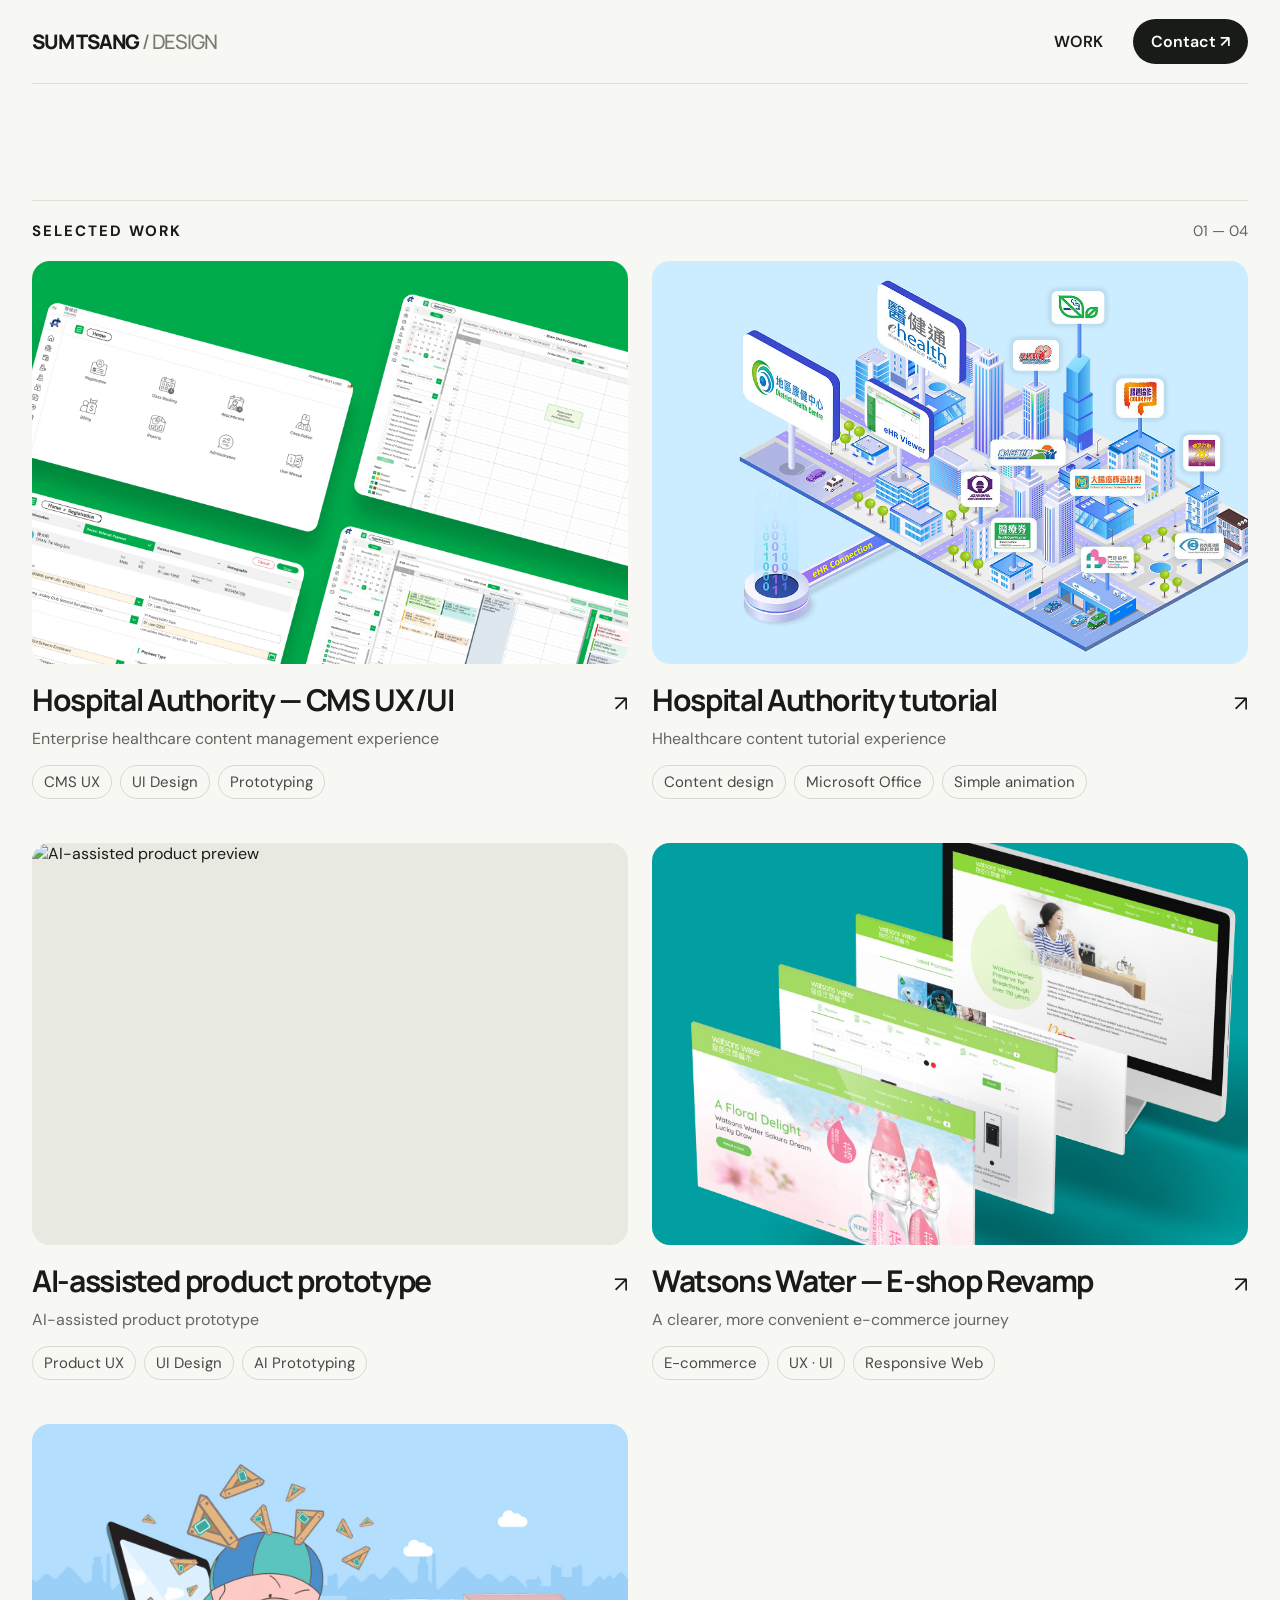
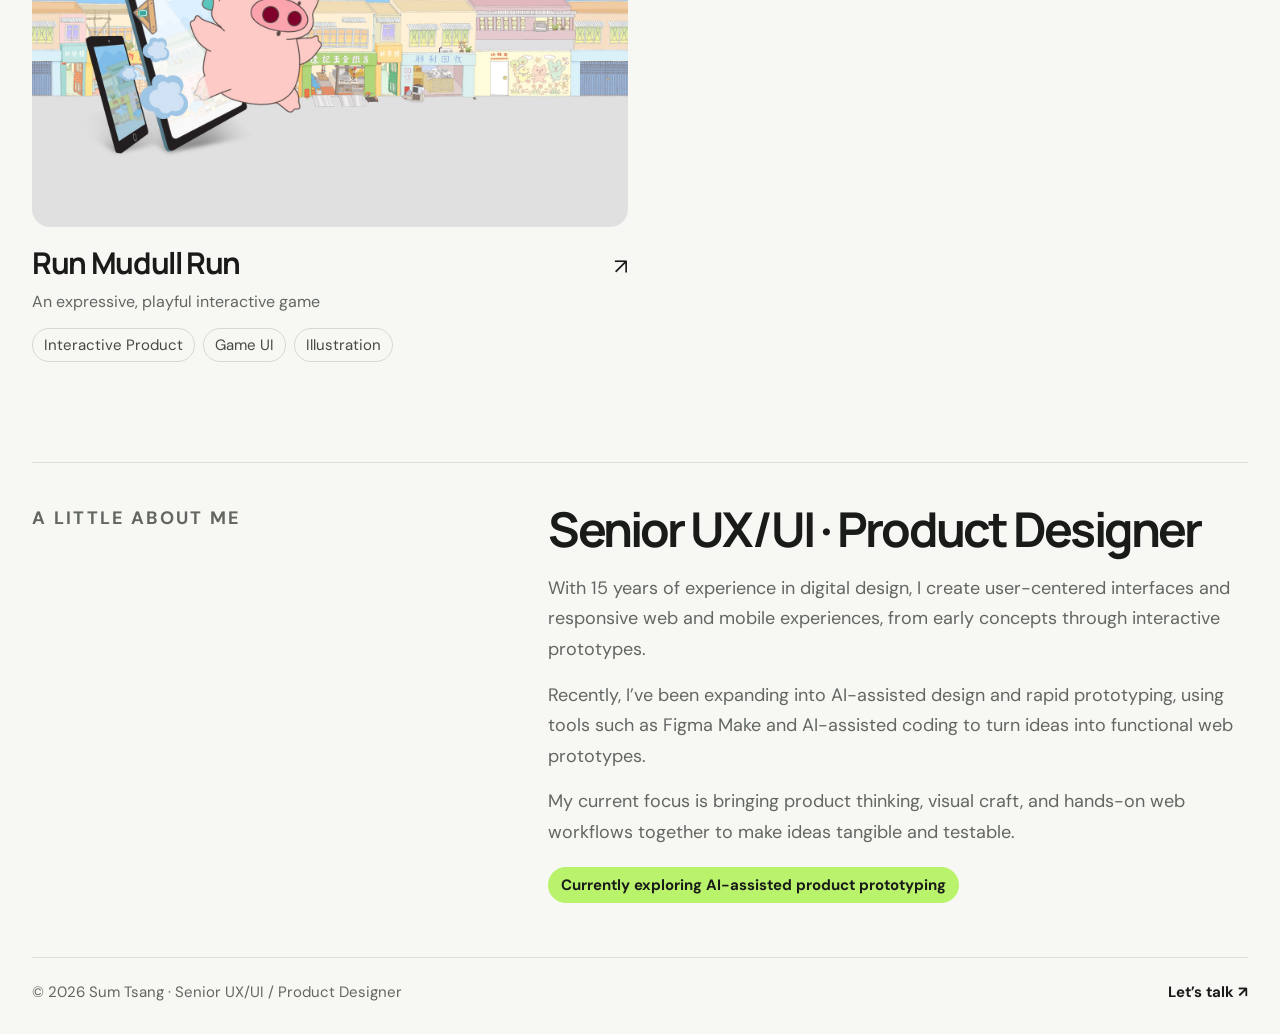
==== index.html @ 8b9097fb "Update index.html" ====
<!doctype html>
<html lang="en">
<head>
  <meta charset="utf-8">
  <meta name="viewport" content="width=device-width, initial-scale=1">
  <title>Sum Tsang — Product Designer</title>
  <meta name="description" content="Selected product design work by Sum Tsang, Senior UX/UI and Product Designer with 15 years of experience across mobile, web, enterprise UX/UI, and AI-assisted prototyping.">
  <meta name="author" content="Sum Tsang">
  <link rel="icon" href="img/favicon.png">
  <link rel="preconnect" href="https://fonts.googleapis.com">
  <link rel="preconnect" href="https://fonts.gstatic.com" crossorigin>
  <link href="https://fonts.googleapis.com/css2?family=DM+Sans:wght@400;500;600;700&family=Manrope:wght@400;500;600;700;800&display=swap" rel="stylesheet">
  <style>
    :root {
      --bg: #f7f7f4;
      --paper: #fff;
      --ink: #191b19;
      --muted: #626761;
      --line: #dedfd8;
      --accent: #b9f36b;
      --radius: 18px;
      --page: 1280px;
    }
    * { box-sizing: border-box; }
    html { scroll-behavior: smooth; }
    body { margin: 0; background: var(--bg); color: var(--ink); font-family: "DM Sans", sans-serif; -webkit-font-smoothing: antialiased; }
    a { color: inherit; text-decoration: none; }
    a:focus-visible { outline: 3px solid #4b7f18; outline-offset: 4px; }
    .shell { width: min(var(--page), calc(100% - 64px)); margin-inline: auto; }
    .topbar { height: 84px; display: flex; align-items: center; justify-content: space-between; border-bottom: 1px solid var(--line); }
    .wordmark { font-family: Manrope, sans-serif; font-size: 20px; font-weight: 800; letter-spacing: -.06em; }
    .wordmark span { color: #777c72; font-weight: 500; }
    .nav { display: flex; gap: 30px; align-items: center; font-size: 16px; font-weight: 600; }
    .nav a { transition: opacity .2s ease; }
    .nav a:hover { opacity: .6; }
    .nav .contact { background: var(--ink); color: white; padding: 12px 18px; border-radius: 999px; }
    .intro { padding: 66px 0 50px; }
    .kicker { margin: 0 0 20px; text-transform: uppercase; letter-spacing: .13em; font-size: 15px; font-weight: 700; color: var(--muted); }
    h1 { max-width: 850px; margin: 0; font-family: Manrope, sans-serif; font-size: clamp(42px, 6.4vw, 82px); line-height: .99; letter-spacing: -.075em; font-weight: 700; }
    h1 em { font-style: normal; color: #777d70; }
    .intro-bottom { display: flex; align-items: end; justify-content: space-between; gap: 30px; margin-top: 30px; }
    .intro-bottom p { max-width: 610px; margin: 0; color: var(--muted); font-size: 18px; line-height: 1.65; }
    .scroll-cue { flex: 0 0 auto; font-size: 15px; font-weight: 700; }
    .work-head { display: flex; justify-content: space-between; align-items: center; padding: 20px 0; border-top: 1px solid var(--line); }
    .work-head h2 { margin: 0; font-size: 15px; text-transform: uppercase; letter-spacing: .13em; }
    .work-head span { color: var(--muted); font-size: 15px; }
    .project-grid { display: grid; grid-template-columns: repeat(2, minmax(0, 1fr)); gap: 44px 24px; }
    .project { min-width: 0; }
    .cover { display: block; position: relative; overflow: hidden; aspect-ratio: 1.48; border-radius: var(--radius); background: #e8eae2; }
    .cover img { width: 100%; height: 100%; display: block; object-fit: cover; transition: transform .5s cubic-bezier(.2,.7,.2,1); }
    .project:hover .cover img { transform: scale(1.025); }
    .cover.root-cover { background: #e7f0df; }
    .root-cover img { object-position: center; }
    .image-fallback { display: none; width: 100%; height: 100%; align-items: center; justify-content: center; flex-direction: column; gap: 12px; color: #2e3c26; background: radial-gradient(circle at 75% 20%, #d6f6b3, transparent 34%), linear-gradient(135deg, #edf3e6, #c9e7a7); }
    .image-fallback strong { font: 800 clamp(24px, 3vw, 44px)/1 Manrope, sans-serif; letter-spacing: -.06em; }
    .image-fallback span { font-size: 15px; letter-spacing: .12em; text-transform: uppercase; }
    .root-cover img:not([src]), .root-cover img[src=""] { display: none; }
    .project-title-row { display: flex; align-items: baseline; justify-content: space-between; gap: 16px; margin-top: 18px; }
    .project-title-row h3 { margin: 0; font-family: Manrope, sans-serif; font-size: clamp(22px, 2.5vw, 30px); line-height: 1.2; letter-spacing: -.045em; font-weight: 700; }
    .arrow { flex: 0 0 auto; font-size: 22px; transition: transform .2s ease; }
    .project:hover .arrow { transform: translate(3px, -3px); }
    .project-subtitle { margin: 9px 0 0; color: var(--muted); font-size: 16px; line-height: 1.5; }
    .project-tags { display: flex; flex-wrap: wrap; gap: 8px; margin-top: 14px; }
    .project-tags span { border: 1px solid #d7d9d1; border-radius: 999px; padding: 6px 11px; font-size: 15px; color: #454a43; }
    .about { margin-top: 100px; padding: 40px 0 54px; border-top: 1px solid var(--line); display: grid; grid-template-columns: .8fr 1.2fr; gap: 50px; }
    .about-label { margin: 0; color: var(--muted); font-size: 15px; letter-spacing: .13em; text-transform: uppercase; font-weight: 700; }
    .about h2 { margin: 0 0 18px; font: 700 clamp(30px, 4vw, 48px)/1.08 Manrope, sans-serif; letter-spacing: -.06em; }
    .about p { margin: 0 0 15px; color: var(--muted); font-size: 18px; line-height: 1.7; }
    .about .focus { display: inline-block; background: var(--accent); color: var(--ink); border-radius: 999px; padding: 8px 13px; margin-top: 4px; font-size: 15px; font-weight: 700; }
    footer { display: flex; justify-content: space-between; gap: 20px; border-top: 1px solid var(--line); padding: 24px 0 32px; color: var(--muted); font-size: 15px; }
    footer a { color: var(--ink); font-weight: 700; }
    @media (max-width: 760px) {
      .shell { width: min(100% - 36px, var(--page)); }
      .topbar { height: 72px; }
      .wordmark { font-size: 18px; }
      .nav { gap: 16px; font-size: 15px; }
      .nav .contact { padding: 10px 13px; }
      .intro { padding: 50px 0 36px; }
      .intro-bottom { align-items: start; flex-direction: column; gap: 18px; }
      .intro-bottom p, .about p { font-size: 17px; }
      .project-grid { grid-template-columns: 1fr; gap: 34px; }
      .cover { aspect-ratio: 1.25; }
      .project-title-row h3 { font-size: 25px; }
      .about { margin-top: 70px; grid-template-columns: 1fr; gap: 18px; }
      footer { flex-direction: column; }
    }
    @media (prefers-reduced-motion: reduce) {
      html { scroll-behavior: auto; }
      *, *::before, *::after { transition-duration: .01ms !important; }
    }
  </style>
</head>
<body>
  <header class="shell topbar">
    <a class="wordmark" href="index.html" aria-label="Sum Tsang home">SUM TSANG<span> / DESIGN</span></a>
    <nav class="nav" aria-label="Main navigation">
      <a href="#work">WORK</a>
      <a class="contact" href="contact.html">Contact ↗</a>
    </nav>
  </header>

  <main>
    <section class="shell intro">


    </section>

    <section class="shell" id="work" aria-labelledby="work-heading">
      <div class="work-head">
        <h2 id="work-heading">Selected work</h2>
        <span>01 — 04</span>
      </div>

      <div class="project-grid">

        <article class="project">
          <a class="cover" href="ha-uxui.html" aria-label="View Hospital Authority CMS UX/UI project">
            <img src="img/portfolio/hat-ux-hero.jpg" alt="Hospital Authority CMS UX/UI project preview" loading="lazy">
          </a>
          <div class="project-title-row">
            <h3><a href="ha-uxui.html">Hospital Authority — CMS UX/UI</a></h3>
            <a class="arrow" href="ha-uxui.html" aria-label="View Hospital Authority project">↗</a>
          </div>
          <p class="project-subtitle">Enterprise healthcare content management experience</p>
          <div class="project-tags"><span>CMS UX</span><span>UI Design</span><span>Prototyping</span></div>
        </article>
        
        <article class="project">
          <a class="cover" href="ha-tutorial.html" aria-label="View Hospital Authority tutorial project">
            <img src="img/portfolio/hat-hero.jpg" alt="Hospital Authority tutorial project preview" loading="lazy">
          </a>
          <div class="project-title-row">
            <h3><a href="ha-tutorial.html">Hospital Authority tutorial</a></h3>
            <a class="arrow" href="ha-tutorial.html" aria-label="View Hospital Authority tutorial">↗</a>
          </div>
          <p class="project-subtitle">Hhealthcare content tutorial experience</p>
          <div class="project-tags"><span>Content design</span><span>Microsoft Office</span><span>Simple animation</span></div>
        </article>



         <article class="project">
          <a class="cover" href="root.html" aria-label="View AI-assisted product">
            <img src="img/portfolio/root-hero.jpg" alt="AI-assisted product preview" loading="lazy">
          </a>
          <div class="project-title-row">
            <h3><a href="root.html">AI-assisted product prototype</a></h3>
            <a class="arrow" href="ha-uxui.html" aria-label="View AI-assisted productpe">↗</a>
          </div>
          <p class="project-subtitle">AI-assisted product prototype</p>
          <div class="project-tags"><span>Product UX</span><span>UI Design</span><span>AI Prototyping</span></div>
        </article>
        

        <article class="project">
          <a class="cover" href="ww.html" aria-label="View Watsons Water e-shop revamp project">
            <img src="img/portfolio/ww-hero.jpg" alt="Watsons Water e-shop revamp project preview" loading="lazy">
          </a>
          <div class="project-title-row">
            <h3><a href="ww.html">Watsons Water — E-shop Revamp</a></h3>
            <a class="arrow" href="ww.html" aria-label="View Watsons Water project">↗</a>
          </div>
          <p class="project-subtitle">A clearer, more convenient e-commerce journey</p>
          <div class="project-tags"><span>E-commerce</span><span>UX · UI</span><span>Responsive Web</span></div>
        </article>


        

        <article class="project">
          <a class="cover" href="mudull.html" aria-label="View Run Mudull Run interactive game project">
            <img src="img/portfolio/md-hero.jpg" alt="Run Mudull Run interactive game project preview" loading="lazy">
          </a>
          <div class="project-title-row">
            <h3><a href="mudull.html">Run Mudull Run</a></h3>
            <a class="arrow" href="mudull.html" aria-label="View Run Mudull Run project">↗</a>
          </div>
          <p class="project-subtitle">An expressive, playful interactive game</p>
          <div class="project-tags"><span>Interactive Product</span><span>Game UI</span><span>Illustration</span></div>
        </article>
      </div>
    </section>

    <section class="shell about" aria-labelledby="about-heading">
      <p class="about-label">A little about me</p>
      <div>
        <h2 id="about-heading">Senior UX/UI · Product Designer</h2>
        <p>With 15 years of experience in digital design, I create user-centered interfaces and responsive web and mobile experiences, from early concepts through interactive prototypes.</p>
        <p>Recently, I’ve been expanding into AI-assisted design and rapid prototyping, using tools such as Figma Make and AI-assisted coding to turn ideas into functional web prototypes.</p>
        <p>My current focus is bringing product thinking, visual craft, and hands-on web workflows together to make ideas tangible and testable.</p>
        <span class="focus">Currently exploring AI-assisted product prototyping</span>
      </div>
    </section>
  </main>

  <footer class="shell">
    <span>© <span id="year">2026</span> Sum Tsang · Senior UX/UI / Product Designer</span>
    <a href="contact.html">Let’s talk ↗</a>
  </footer>
</body>
</html>
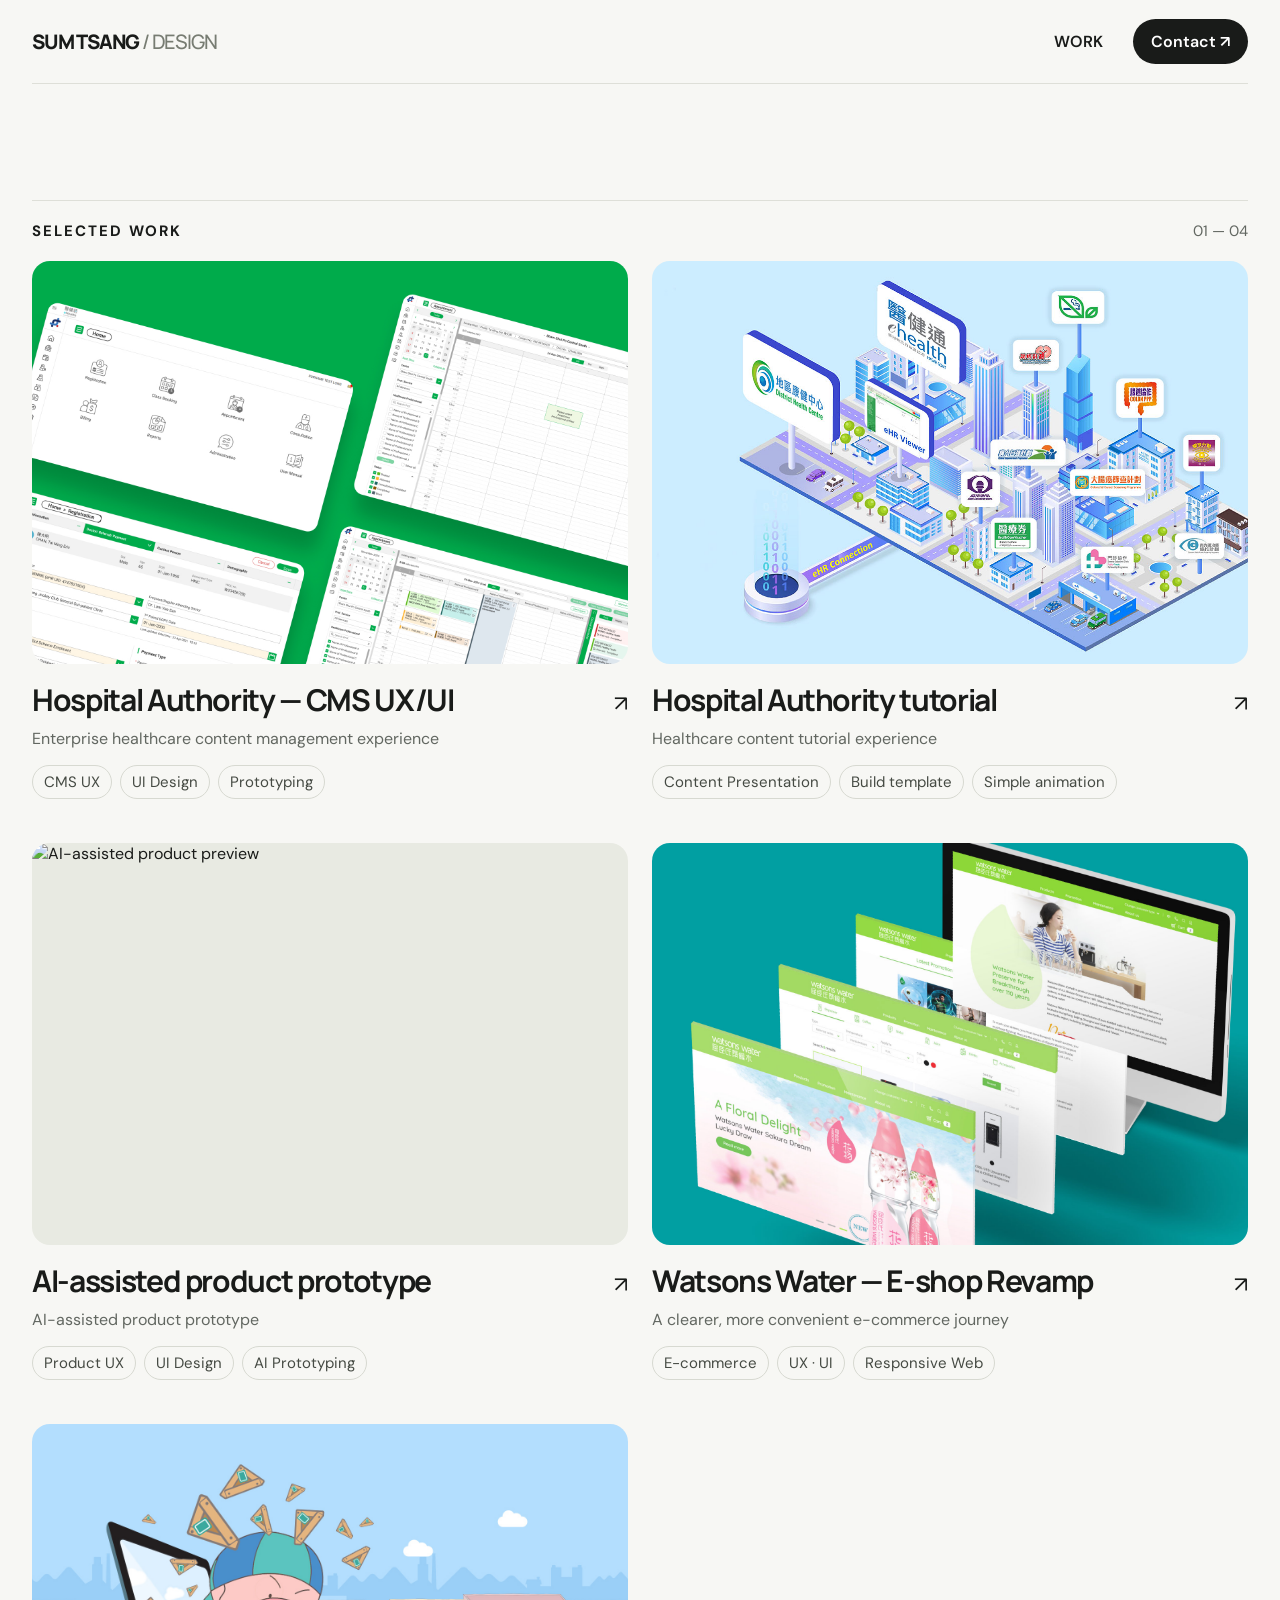
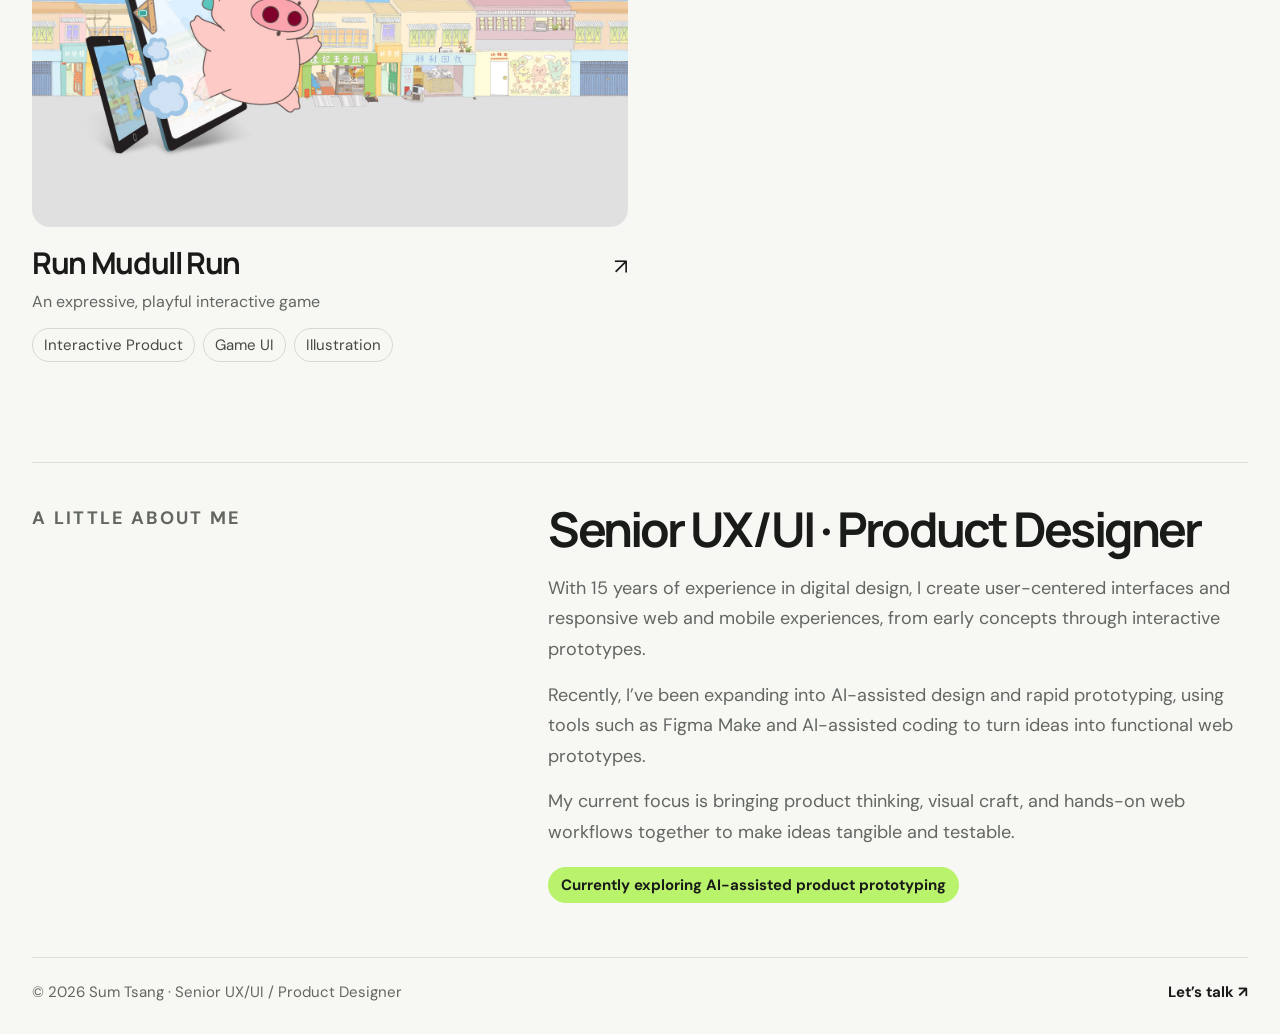
==== commit 35fcb543: "Correct subtitle and update project tags" ====
--- a/index.html
+++ b/index.html
@@ -133,8 +133,8 @@
             <h3><a href="ha-tutorial.html">Hospital Authority tutorial</a></h3>
             <a class="arrow" href="ha-tutorial.html" aria-label="View Hospital Authority tutorial">↗</a>
           </div>
-          <p class="project-subtitle">Hhealthcare content tutorial experience</p>
-          <div class="project-tags"><span>Content design</span><span>Microsoft Office</span><span>Simple animation</span></div>
+          <p class="project-subtitle">Healthcare content tutorial experience</p>
+          <div class="project-tags"><span>Content Presentation</span><span>Build template</span><span>Simple animation</span></div>
         </article>
 
 
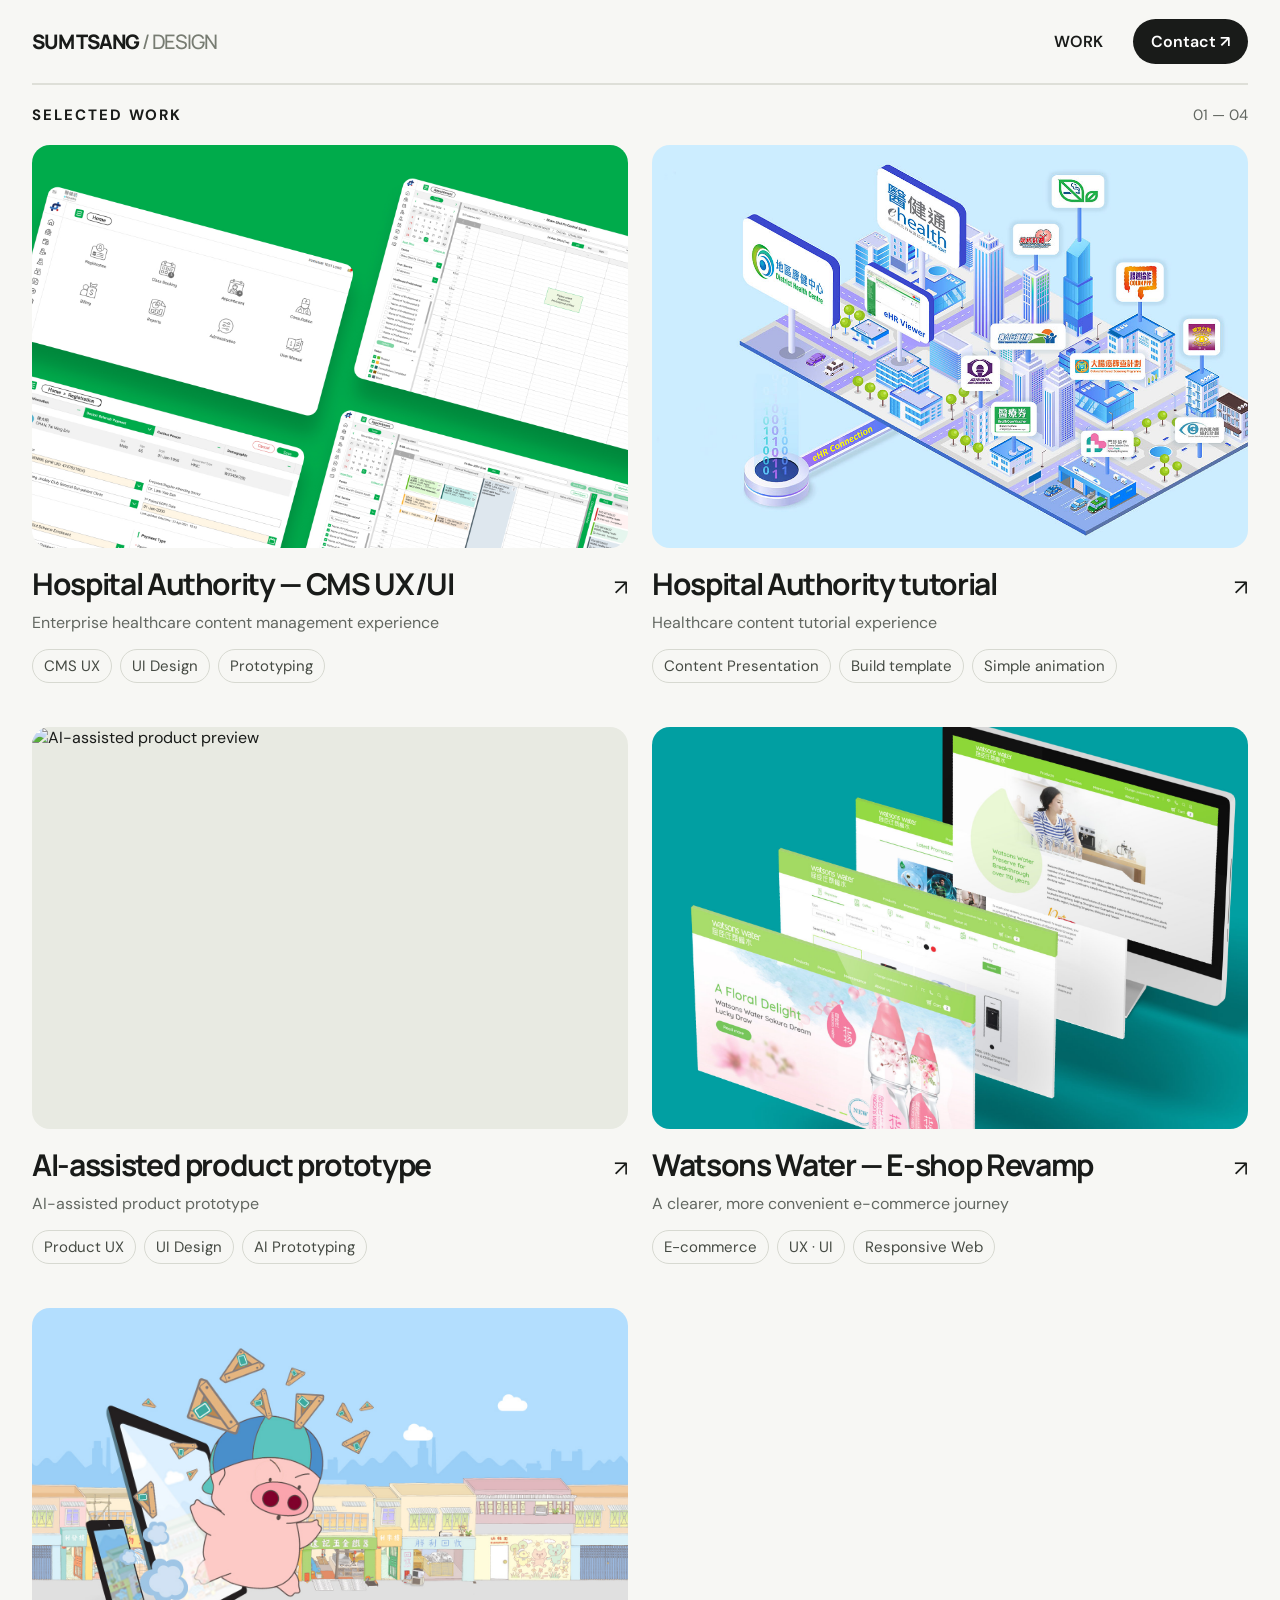
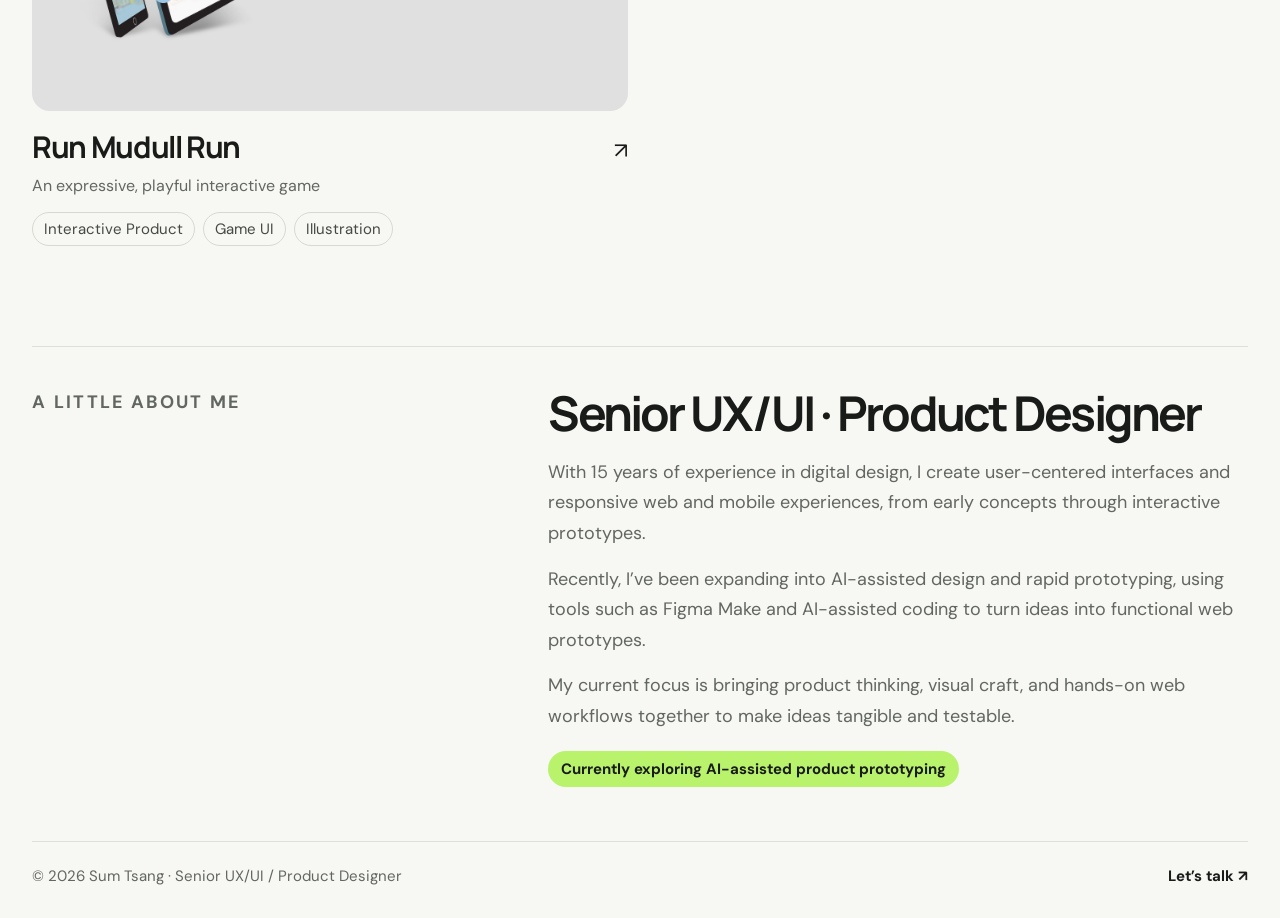
==== commit fe90d32b: "Remove intro section from index.html Removed the intro section from the main content." ====
--- a/index.html
+++ b/index.html
@@ -100,10 +100,7 @@
   </header>
 
   <main>
-    <section class="shell intro">
 
-
-    </section>
 
     <section class="shell" id="work" aria-labelledby="work-heading">
       <div class="work-head">
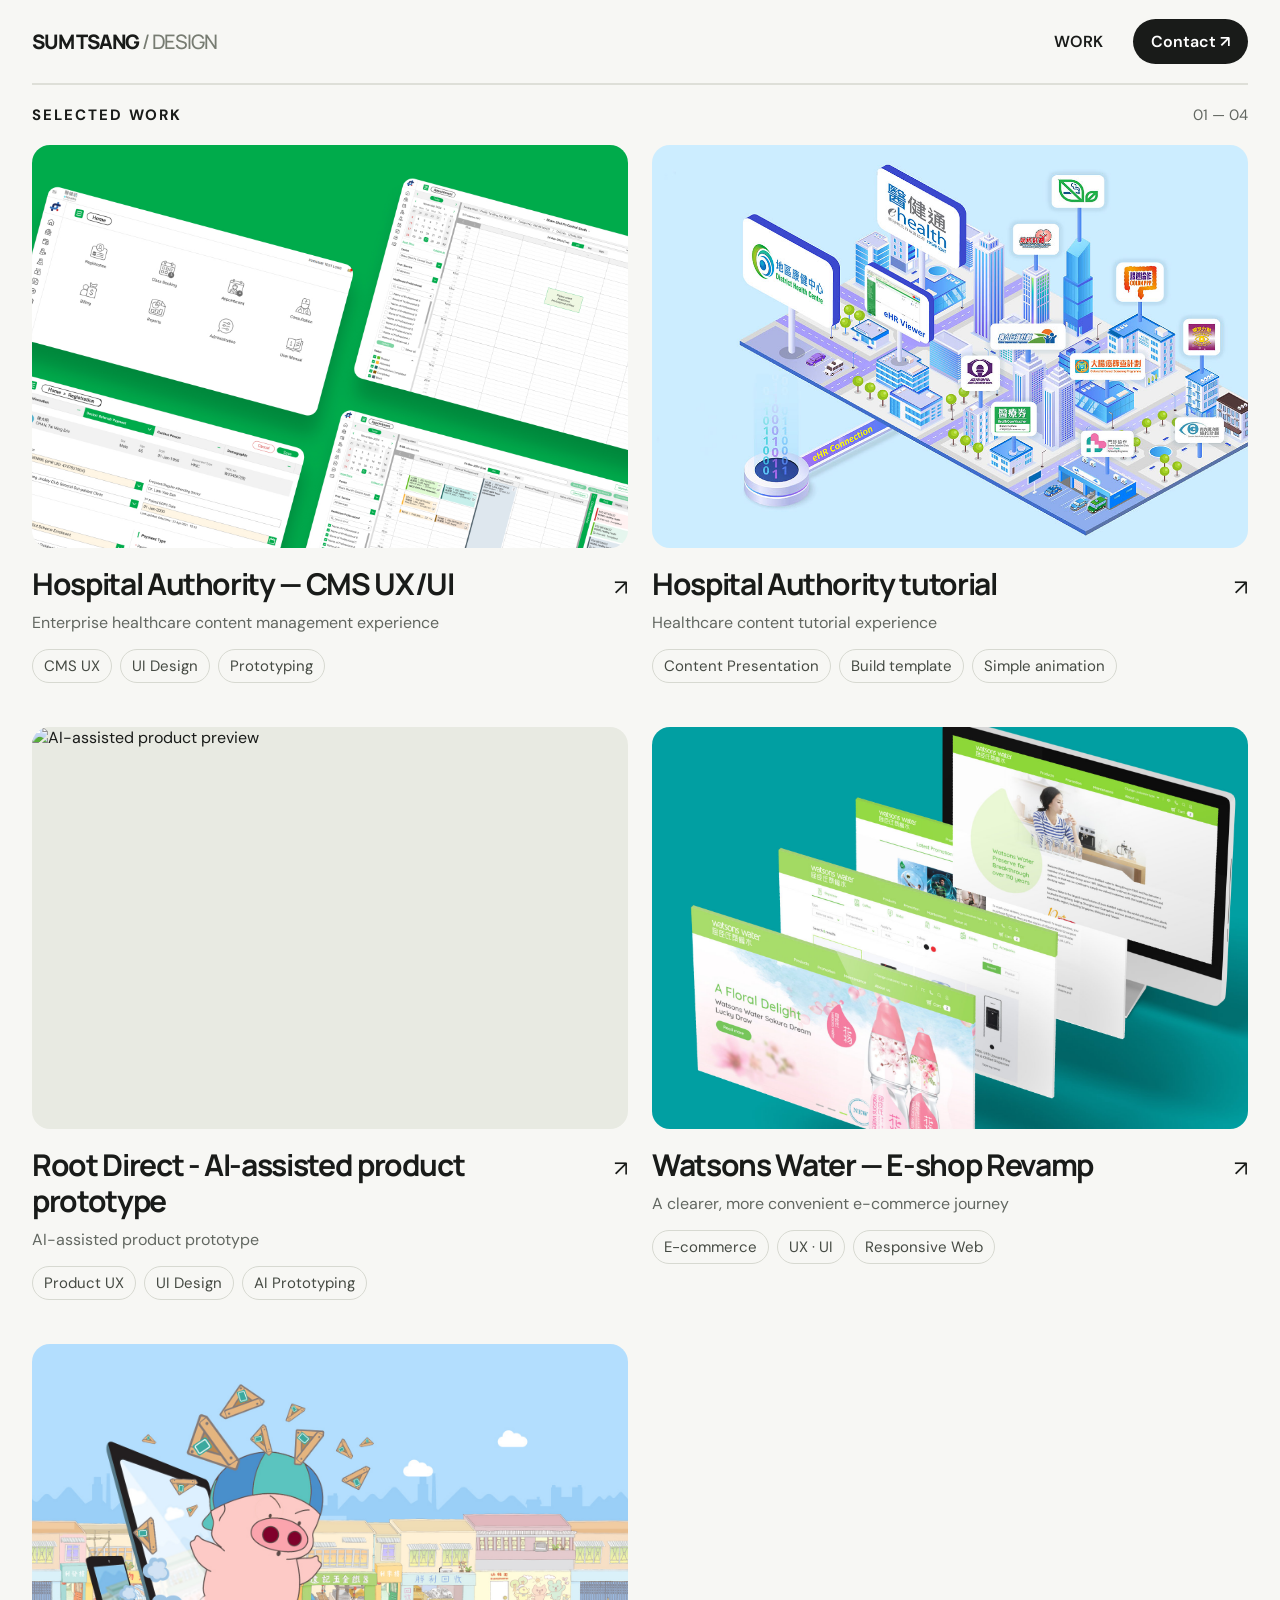
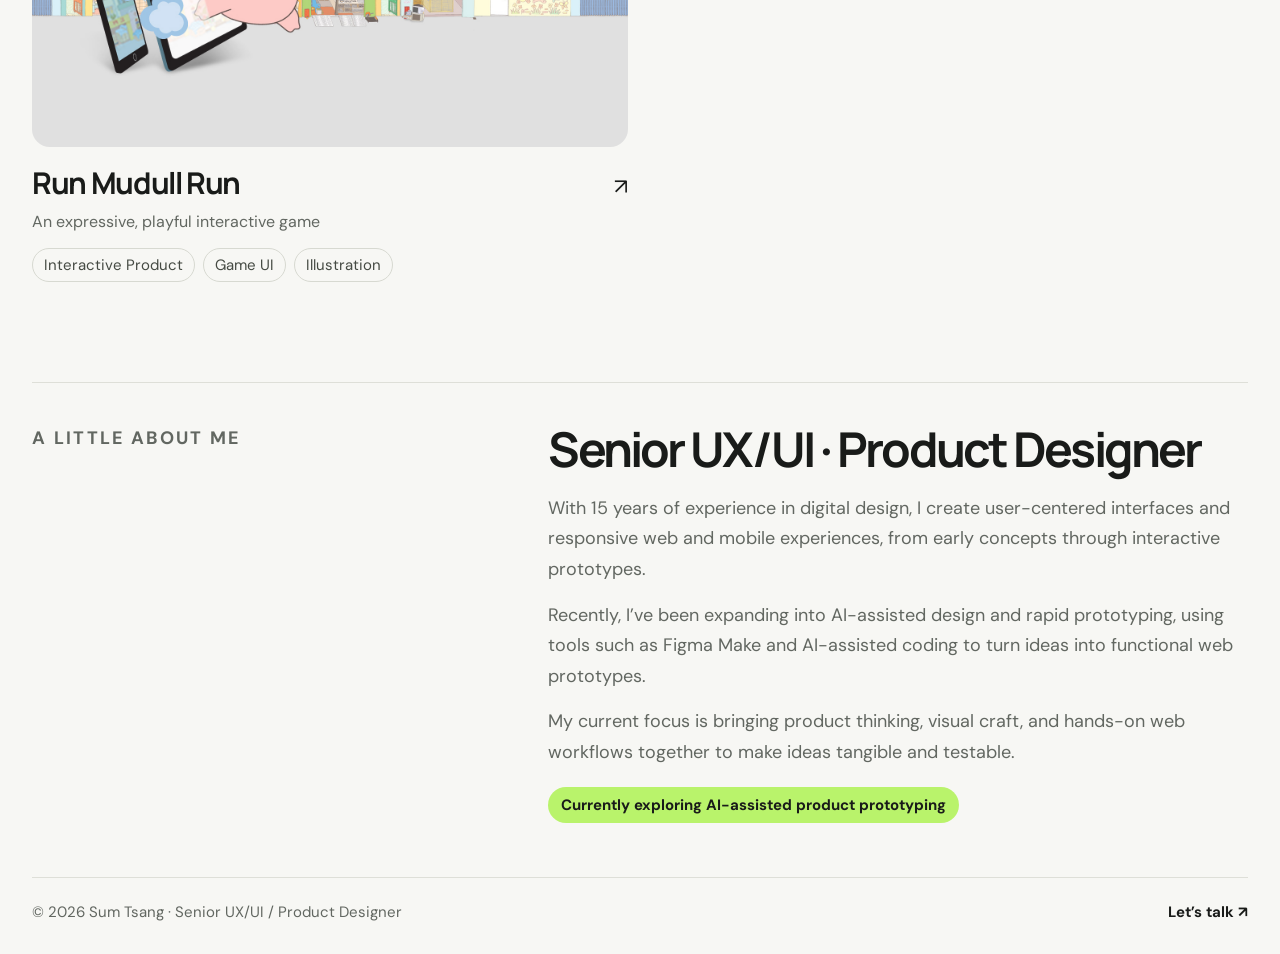
==== commit 28250877: "Update index.html" ====
--- a/index.html
+++ b/index.html
@@ -141,7 +141,7 @@
             <img src="img/portfolio/root-hero.jpg" alt="AI-assisted product preview" loading="lazy">
           </a>
           <div class="project-title-row">
-            <h3><a href="root.html">AI-assisted product prototype</a></h3>
+            <h3><a href="root.html">Root Direct - AI-assisted product prototype</a></h3>
             <a class="arrow" href="ha-uxui.html" aria-label="View AI-assisted productpe">↗</a>
           </div>
           <p class="project-subtitle">AI-assisted product prototype</p>
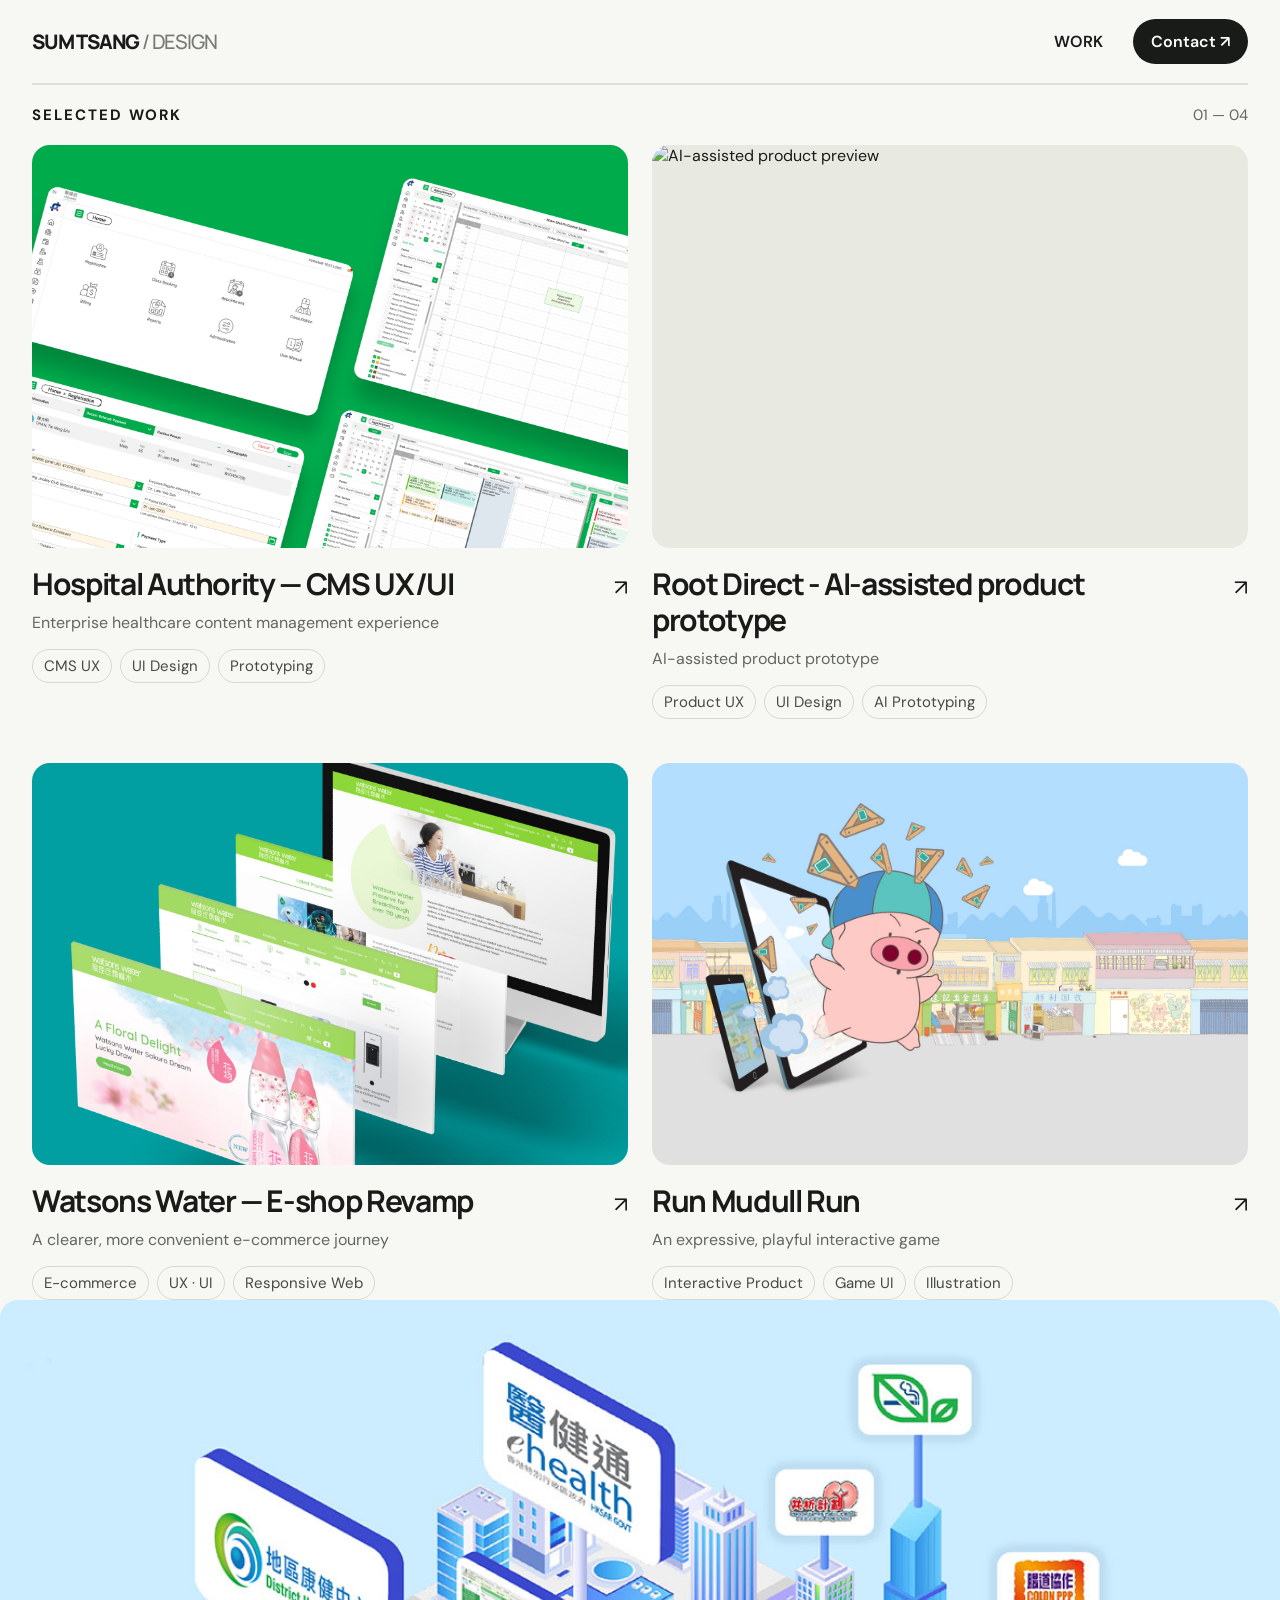
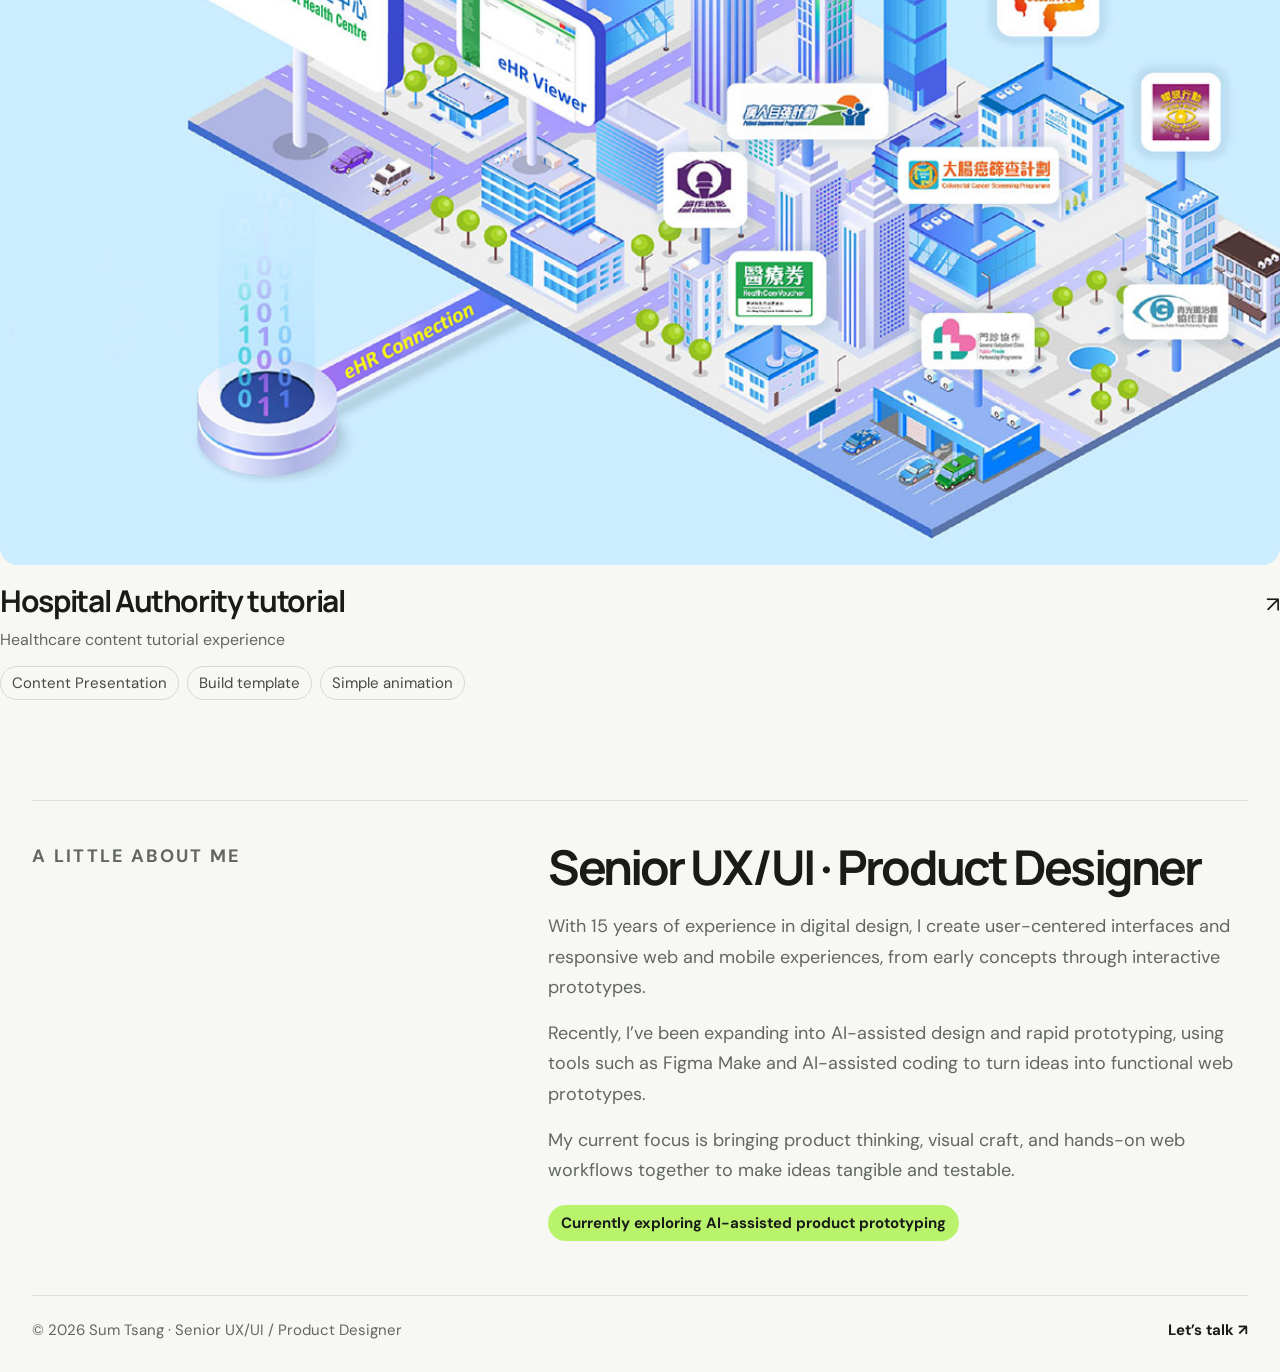
==== commit e30392a7: "Remove duplicate Hospital Authority tutorial project Removed duplicate Hospital Authority tutorial p" ====
--- a/index.html
+++ b/index.html
@@ -122,17 +122,6 @@
           <div class="project-tags"><span>CMS UX</span><span>UI Design</span><span>Prototyping</span></div>
         </article>
         
-        <article class="project">
-          <a class="cover" href="ha-tutorial.html" aria-label="View Hospital Authority tutorial project">
-            <img src="img/portfolio/hat-hero.jpg" alt="Hospital Authority tutorial project preview" loading="lazy">
-          </a>
-          <div class="project-title-row">
-            <h3><a href="ha-tutorial.html">Hospital Authority tutorial</a></h3>
-            <a class="arrow" href="ha-tutorial.html" aria-label="View Hospital Authority tutorial">↗</a>
-          </div>
-          <p class="project-subtitle">Healthcare content tutorial experience</p>
-          <div class="project-tags"><span>Content Presentation</span><span>Build template</span><span>Simple animation</span></div>
-        </article>
 
 
 
@@ -142,7 +131,7 @@
           </a>
           <div class="project-title-row">
             <h3><a href="root.html">Root Direct - AI-assisted product prototype</a></h3>
-            <a class="arrow" href="ha-uxui.html" aria-label="View AI-assisted productpe">↗</a>
+            <a class="arrow" href="root.html" aria-label="View AI-assisted productpe">↗</a>
           </div>
           <p class="project-subtitle">AI-assisted product prototype</p>
           <div class="project-tags"><span>Product UX</span><span>UI Design</span><span>AI Prototyping</span></div>
@@ -162,7 +151,6 @@
         </article>
 
 
-        
 
         <article class="project">
           <a class="cover" href="mudull.html" aria-label="View Run Mudull Run interactive game project">
@@ -177,6 +165,20 @@
         </article>
       </div>
     </section>
+
+<article class="project">
+          <a class="cover" href="ha-tutorial.html" aria-label="View Hospital Authority tutorial project">
+            <img src="img/portfolio/hat-hero.jpg" alt="Hospital Authority tutorial project preview" loading="lazy">
+          </a>
+          <div class="project-title-row">
+            <h3><a href="ha-tutorial.html">Hospital Authority tutorial</a></h3>
+            <a class="arrow" href="ha-tutorial.html" aria-label="View Hospital Authority tutorial">↗</a>
+          </div>
+          <p class="project-subtitle">Healthcare content tutorial experience</p>
+          <div class="project-tags"><span>Content Presentation</span><span>Build template</span><span>Simple animation</span></div>
+        </article>
+
+    
 
     <section class="shell about" aria-labelledby="about-heading">
       <p class="about-label">A little about me</p>
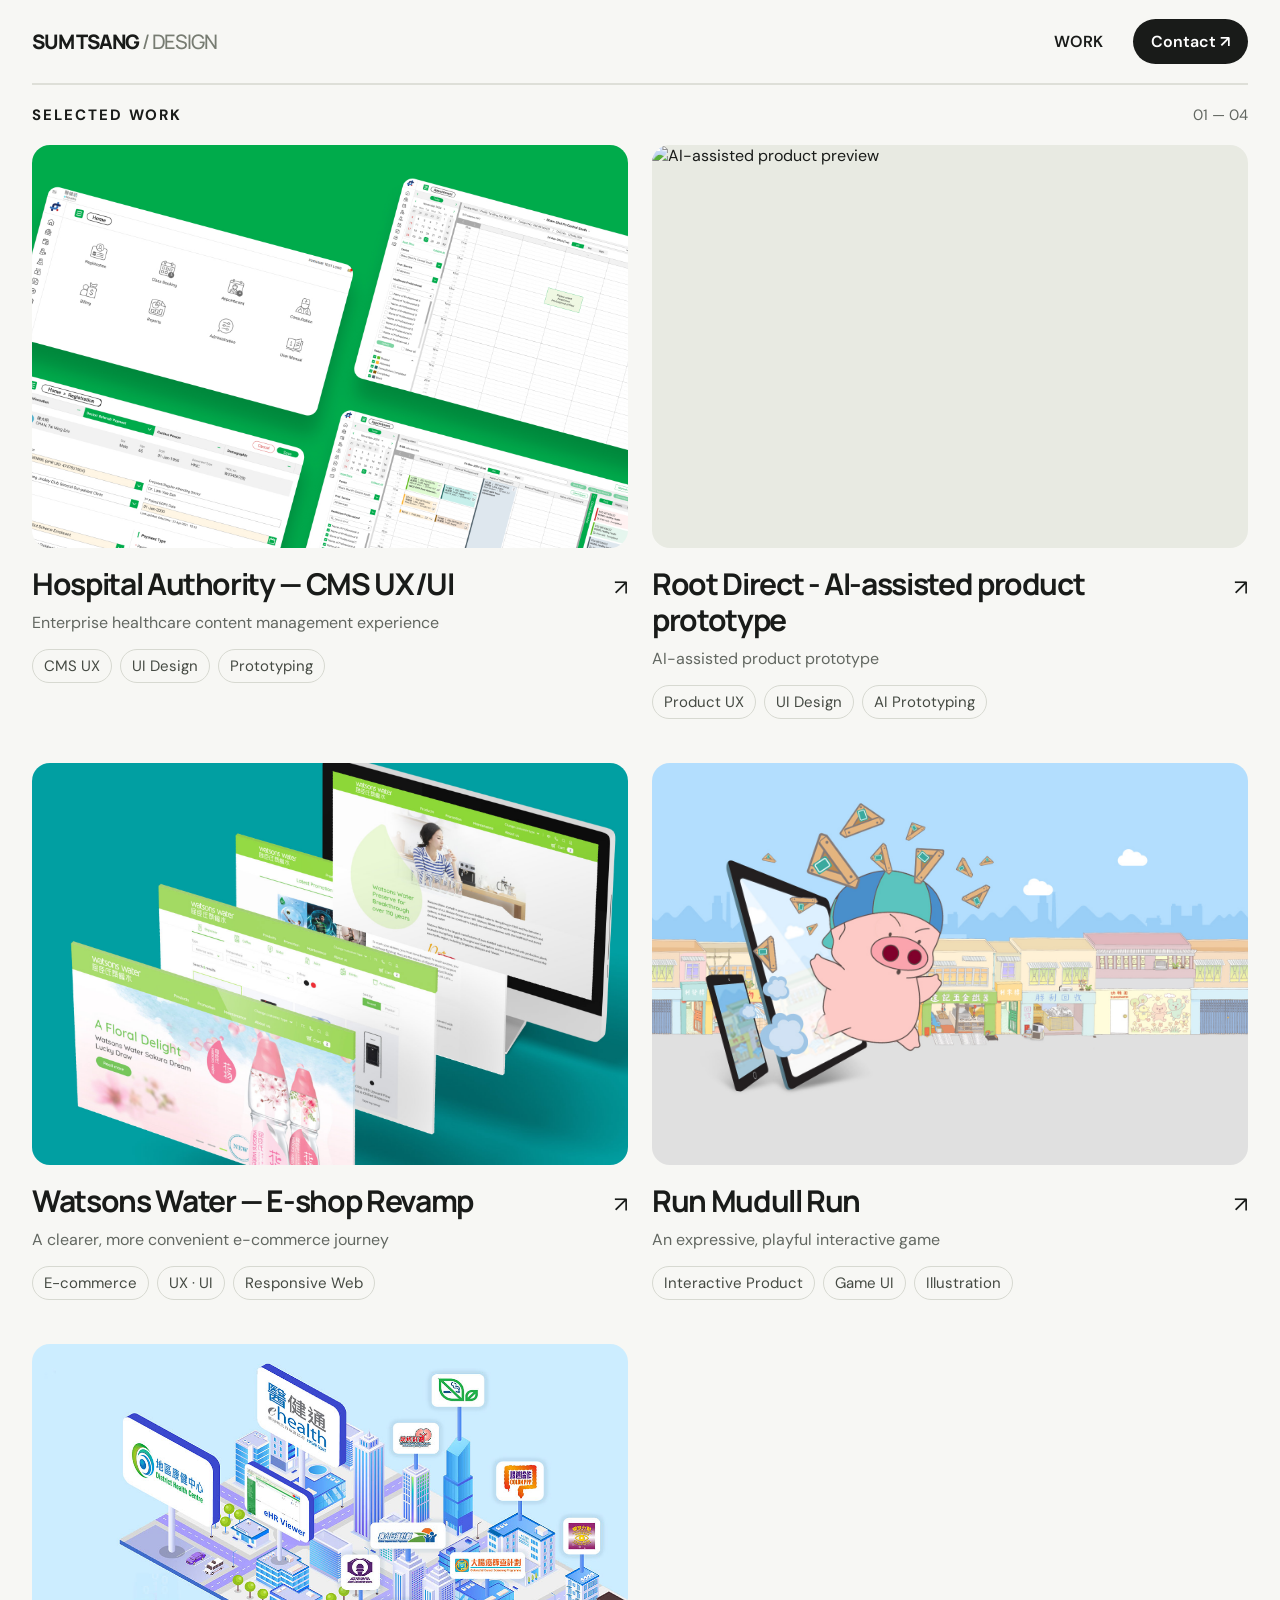
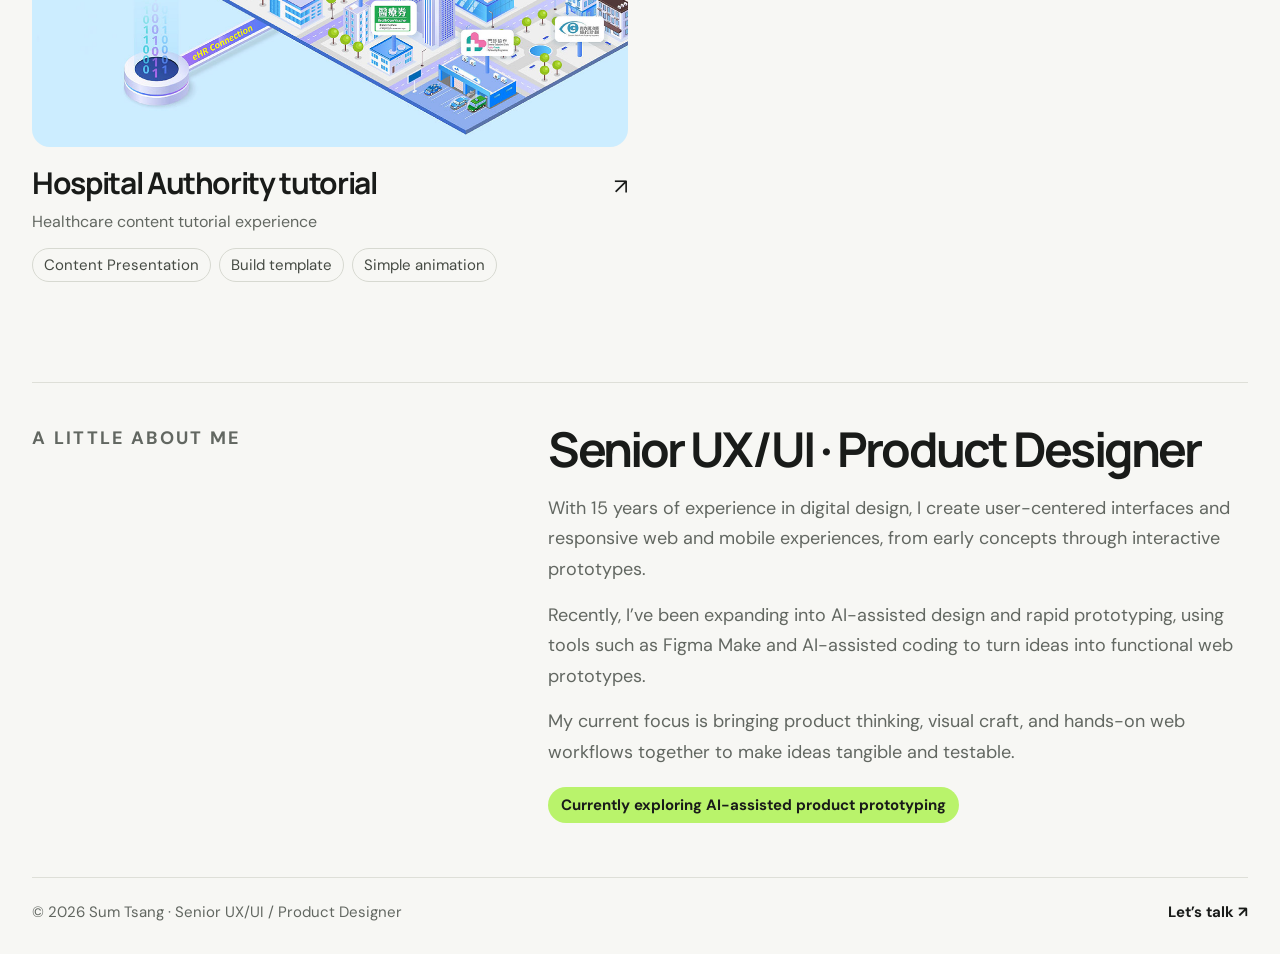
==== commit 58c1aadb: "Update index.html" ====
--- a/index.html
+++ b/index.html
@@ -163,8 +163,6 @@
           <p class="project-subtitle">An expressive, playful interactive game</p>
           <div class="project-tags"><span>Interactive Product</span><span>Game UI</span><span>Illustration</span></div>
         </article>
-      </div>
-    </section>
 
 <article class="project">
           <a class="cover" href="ha-tutorial.html" aria-label="View Hospital Authority tutorial project">
@@ -177,6 +175,12 @@
           <p class="project-subtitle">Healthcare content tutorial experience</p>
           <div class="project-tags"><span>Content Presentation</span><span>Build template</span><span>Simple animation</span></div>
         </article>
+
+        
+      </div>
+    </section>
+
+
 
     
 
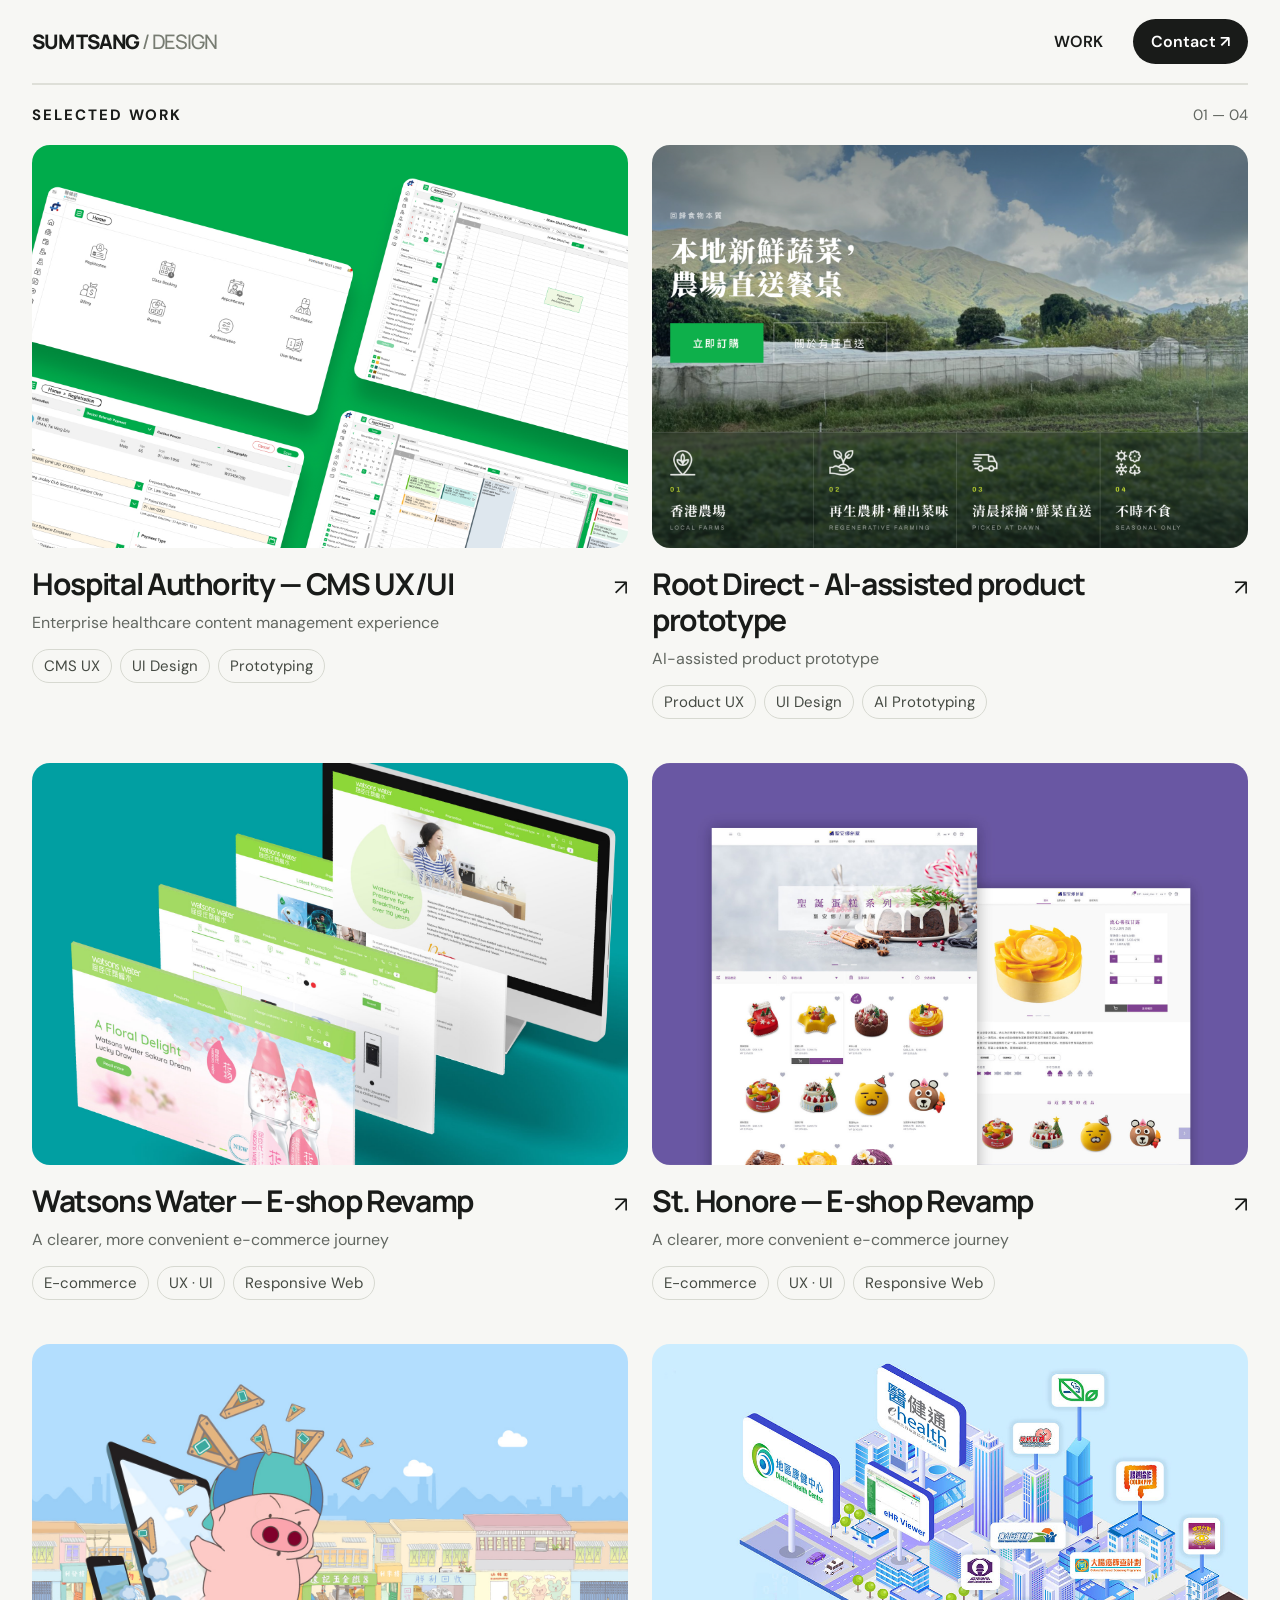
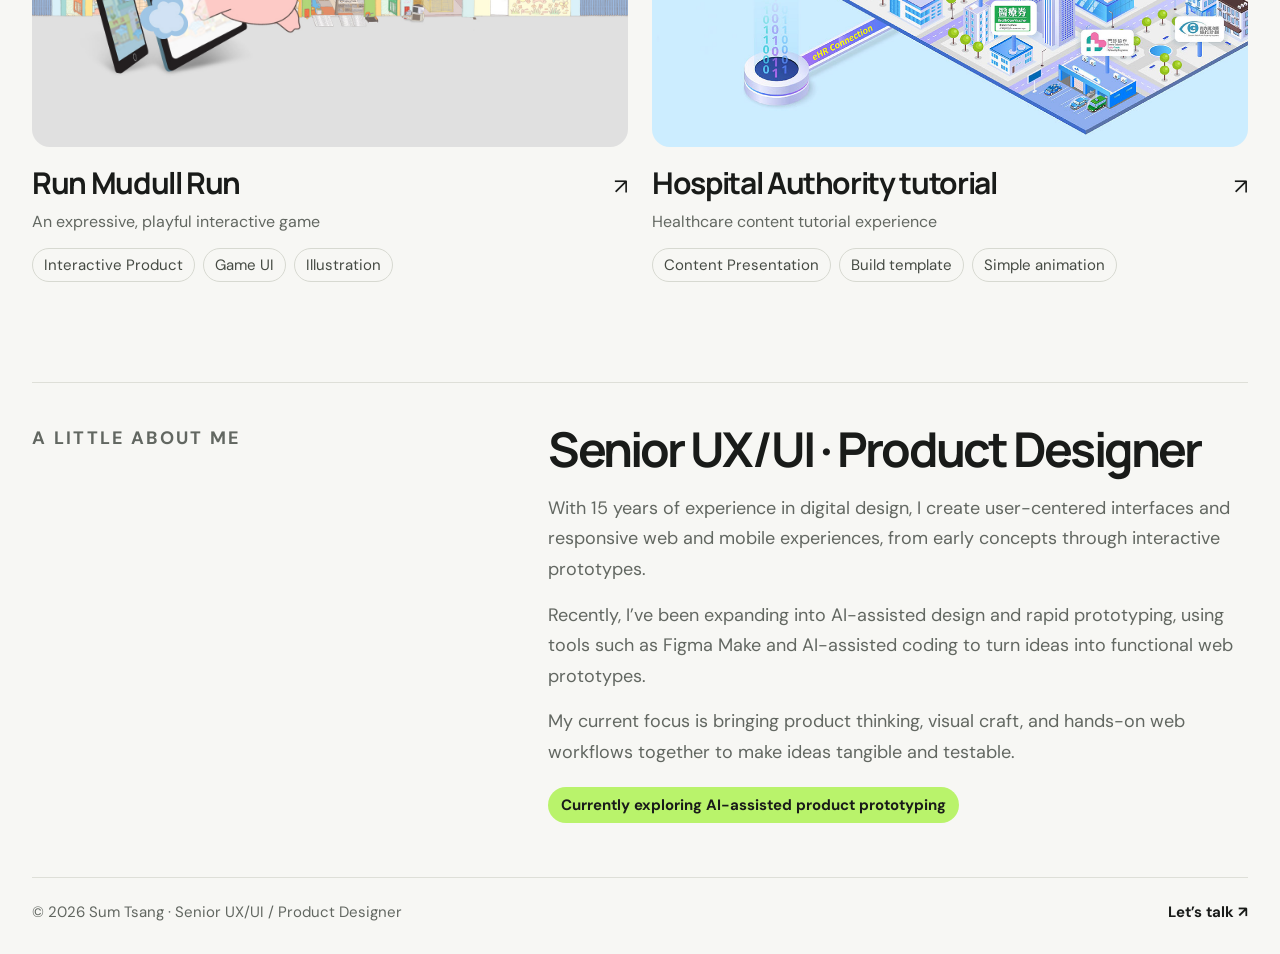
==== commit f5e4aaf9: "Add St. Honore e-shop revamp project section" ====
--- a/index.html
+++ b/index.html
@@ -151,6 +151,19 @@
         </article>
 
 
+                <article class="project">
+          <a class="cover" href="sh.html" aria-label="View St. Honore e-shop revamp project">
+            <img src="img/portfolio/sh-hero.jpg" alt="St. Honore e-shop revamp project preview" loading="lazy">
+          </a>
+          <div class="project-title-row">
+            <h3><a href="sh.html">St. Honore — E-shop Revamp</a></h3>
+            <a class="arrow" href="sh.html" aria-label="View St. Honore project">↗</a>
+          </div>
+          <p class="project-subtitle">A clearer, more convenient e-commerce journey</p>
+          <div class="project-tags"><span>E-commerce</span><span>UX · UI</span><span>Responsive Web</span></div>
+        </article>
+
+
 
         <article class="project">
           <a class="cover" href="mudull.html" aria-label="View Run Mudull Run interactive game project">
